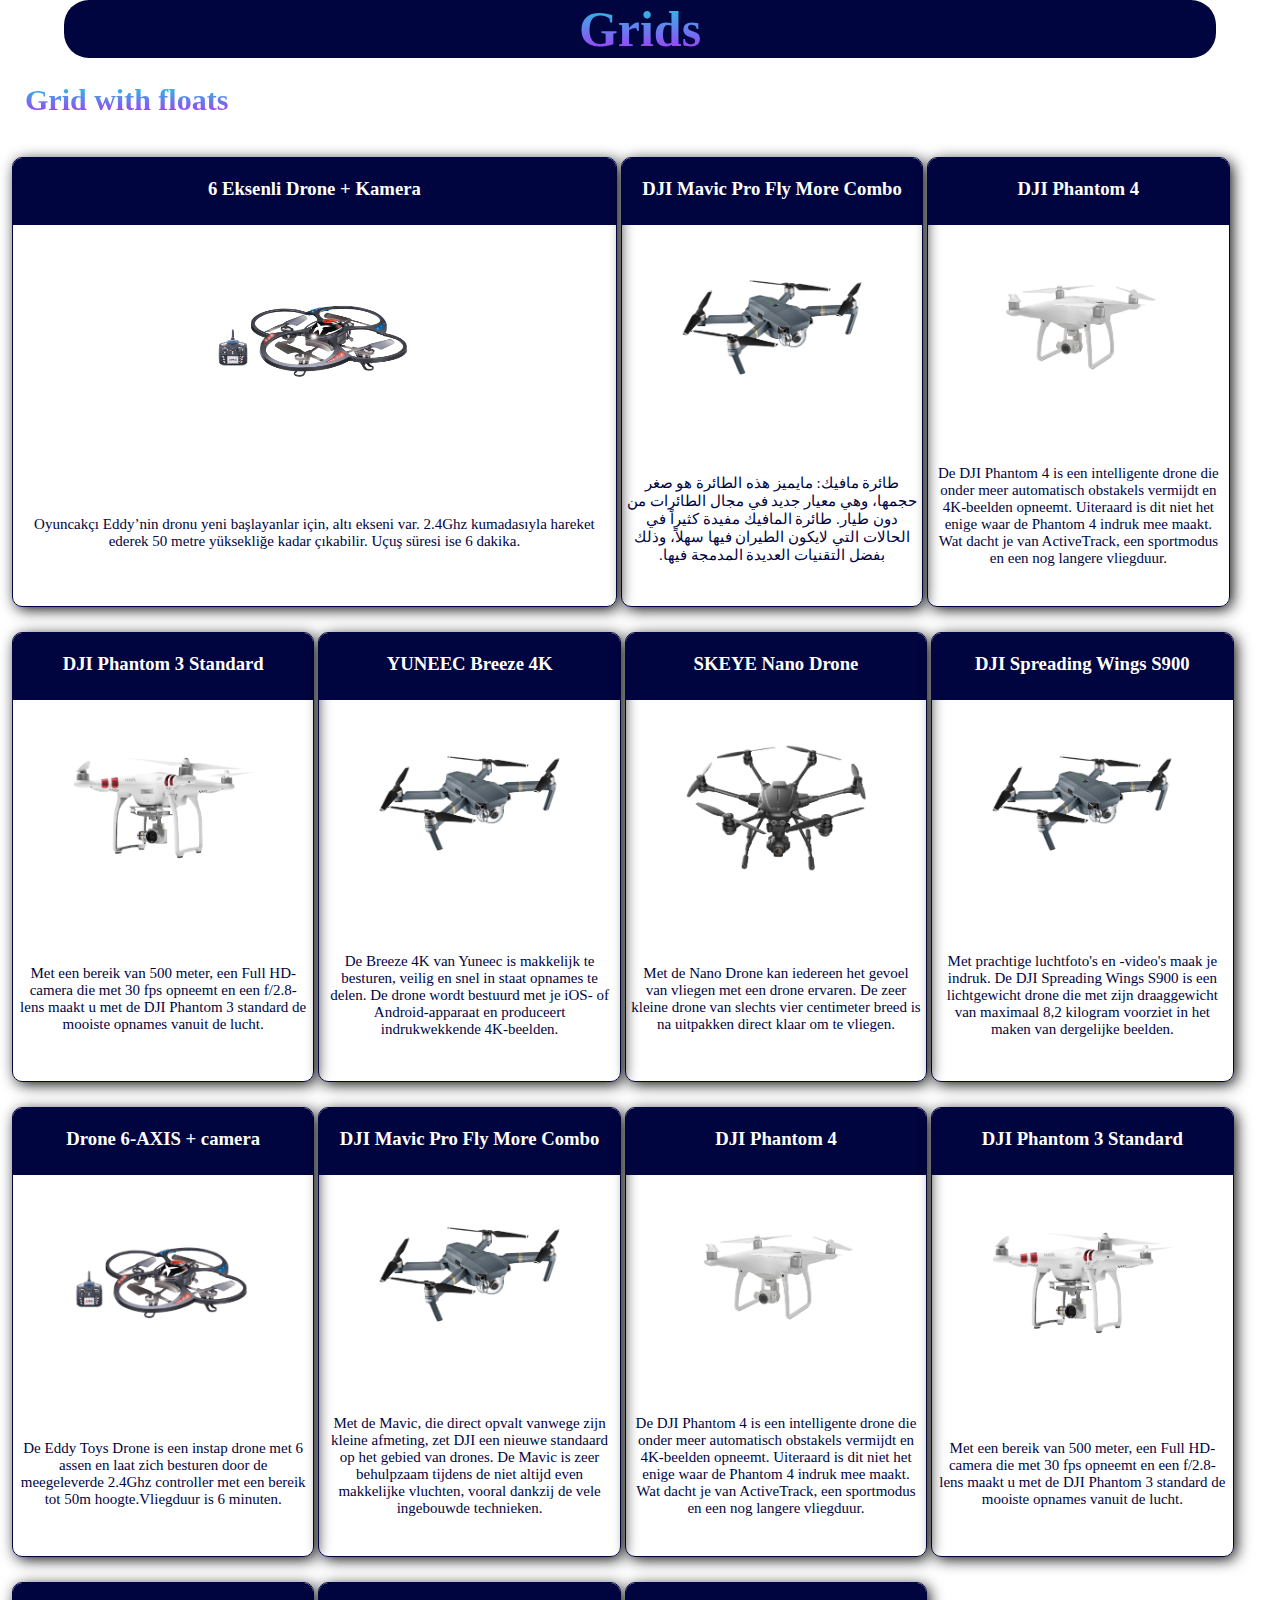
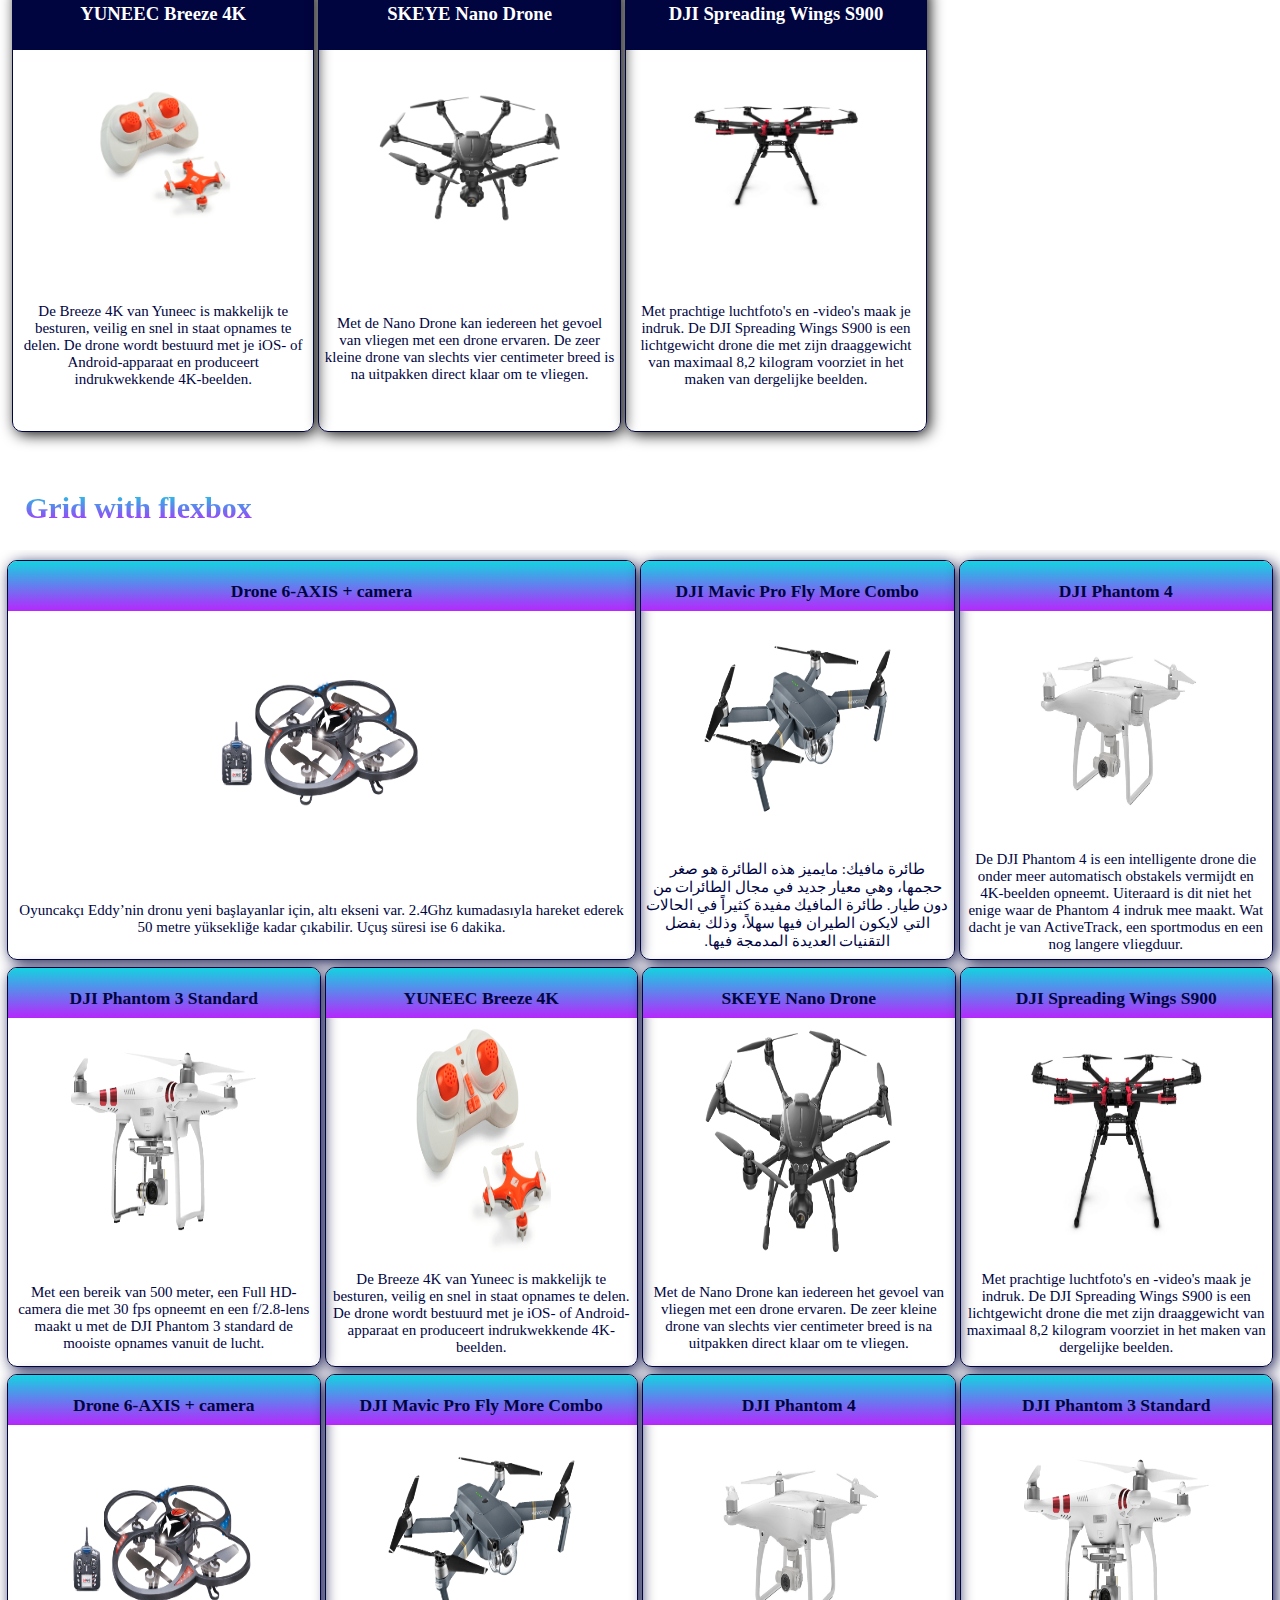
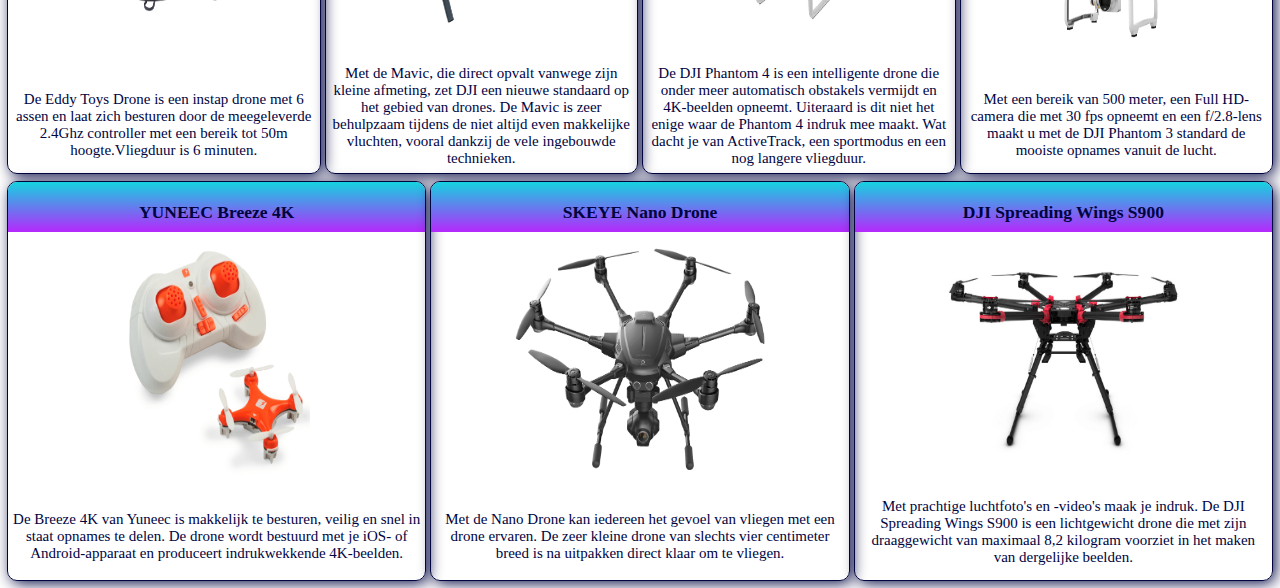
==== Week2/Drones/index.html @ 5a3a9e21 "adding the main file of the drones project after adding the style to it" ====
<!doctype html>
<html>
    <head>
        <meta charset="utf-8">
        <meta name="viewport" content="width=device-width, initial-scale=1.0">
        <title>Grids</title>
        <link rel="stylesheet" href="style.css">
    </head>
    <body>
        <header>
            <h1>Grids</h1>
        </header>
        <main>
            <section>
                <h2>Grid with floats</h2>
                <ul id="grid-floats">
                    <li class="grid-item">
                        <h3>6 Eksenli Drone + Kamera</h3>
                        <img src="images/drone1.png">
                        <p>Oyuncakçı Eddy’nin dronu yeni başlayanlar için, altı ekseni var. 2.4Ghz kumadasıyla hareket ederek 50 metre yüksekliğe kadar çıkabilir. Uçuş süresi ise 6 dakika.</p>
                    </li>
                    <li class="grid-item">
                        <h3>DJI Mavic Pro Fly More Combo</h3>
                        <img src="images/drone2.png">
                         <p dir="rtl">طائرة مافيك: مايميز هذه الطائرة هو صغر حجمها، وهي معيار جديد في مجال الطائرات من دون طيار. طائرة المافيك مفيدة كثيراً في الحالات التي لايكون الطيران فيها سهلاً، وذلك بفضل التقنيات العديدة المدمجة فيها.</p>
                    </li>
                    <li class="grid-item">
                        <h3>DJI Phantom 4</h3>
                        <img src="images/drone3.png">
                        <p>De DJI Phantom 4 is een intelligente drone die onder meer automatisch obstakels vermijdt en 4K-beelden opneemt. Uiteraard is dit niet het enige waar de Phantom 4 indruk mee maakt. Wat dacht je van ActiveTrack, een sportmodus en een nog langere vliegduur.</p>
                    </li>
                    <li class="grid-item">
                        <h3>DJI Phantom 3 Standard</h3>
                        <img src="images/drone4.png">
                        <p>Met een bereik van 500 meter, een Full HD-camera die met 30 fps opneemt en een f/2.8-lens maakt u met de DJI Phantom 3 standard de mooiste opnames vanuit de lucht.</p>
                    </li>
                    <li class="grid-item">
                        <h3>YUNEEC Breeze 4K</h3>
                        <img src="images/drone2.png">
                        <p>De Breeze 4K van Yuneec is makkelijk te besturen, veilig en snel in staat opnames te delen. De drone wordt bestuurd met je iOS- of Android-apparaat en produceert indrukwekkende 4K-beelden.</p>
                    </li>
                    <li class="grid-item">
                        <h3>SKEYE Nano Drone</h3>
                        <img src="images/drone6.png">
                        <p>Met de Nano Drone kan iedereen het gevoel van vliegen met een drone ervaren. De zeer kleine drone van slechts vier centimeter breed is na uitpakken direct klaar om te vliegen.</p>
                    </li>
                    <li class="grid-item">
                        <h3>DJI Spreading Wings S900</h3>
                        <img src="images/drone2.png">
                        <p>Met prachtige luchtfoto's en -video's maak je indruk. De DJI Spreading Wings S900 is een lichtgewicht drone die met zijn draaggewicht van maximaal 8,2 kilogram voorziet in het maken van dergelijke beelden.</p>
                    </li>
                    <li class="grid-item">
                        <h3>Drone 6-AXIS + camera</h3>
                        <img src="images/drone1.png">
                        <p>De Eddy Toys Drone is een instap drone met 6 assen en laat zich besturen door de meegeleverde 2.4Ghz controller met een bereik tot 50m hoogte.Vliegduur is 6 minuten.</p>
                    </li>
                    <li class="grid-item">
                        <h3>DJI Mavic Pro Fly More Combo</h3>
                        <img src="images/drone2.png">
                        <p>Met de Mavic, die direct opvalt vanwege zijn kleine afmeting, zet DJI een nieuwe standaard op het gebied van drones. De Mavic is zeer behulpzaam tijdens de niet altijd even makkelijke vluchten, vooral dankzij de vele ingebouwde technieken.</p>
                    </li>
                    <li class="grid-item">
                        <h3>DJI Phantom 4</h3>
                        <img src="images/drone3.png">
                        <p>De DJI Phantom 4 is een intelligente drone die onder meer automatisch obstakels vermijdt en 4K-beelden opneemt. Uiteraard is dit niet het enige waar de Phantom 4 indruk mee maakt. Wat dacht je van ActiveTrack, een sportmodus en een nog langere vliegduur.</p>
                    </li>
                    <li class="grid-item">
                        <h3>DJI Phantom 3 Standard</h3>
                        <img src="images/drone4.png">
                        <p>Met een bereik van 500 meter, een Full HD-camera die met 30 fps opneemt en een f/2.8-lens maakt u met de DJI Phantom 3 standard de mooiste opnames vanuit de lucht.</p>
                    </li>
                    <li class="grid-item">
                        <h3>YUNEEC Breeze 4K</h3>
                        <img src="images/drone5.png">
                        <p>De Breeze 4K van Yuneec is makkelijk te besturen, veilig en snel in staat opnames te delen. De drone wordt bestuurd met je iOS- of Android-apparaat en produceert indrukwekkende 4K-beelden.</p>
                    </li>
                    <li class="grid-item">
                        <h3>SKEYE Nano Drone</h3>
                        <img src="images/drone6.png">
                        <p>Met de Nano Drone kan iedereen het gevoel van vliegen met een drone ervaren. De zeer kleine drone van slechts vier centimeter breed is na uitpakken direct klaar om te vliegen.</p>
                    </li>
                    <li class="grid-item">
                        <h3>DJI Spreading Wings S900</h3>
                        <img src="images/drone7.png">
                        <p>Met prachtige luchtfoto's en -video's maak je indruk. De DJI Spreading Wings S900 is een lichtgewicht drone die met zijn draaggewicht van maximaal 8,2 kilogram voorziet in het maken van dergelijke beelden.</p>
                    </li>
                </ul>
                
            </section>
            <section>
                <h2>Grid with flexbox</h2>
                <ul id="grid-flex">
                    <li class="grid-item">
                        <h3>Drone 6-AXIS + camera</h3>
                        <img src="images/drone1.png">
                        <p>Oyuncakçı Eddy’nin dronu yeni başlayanlar için, altı ekseni var. 2.4Ghz kumadasıyla hareket ederek 50 metre yüksekliğe kadar çıkabilir. Uçuş süresi ise 6 dakika.</p>
                    </li>
                    <li class="grid-item">
                        <h3>DJI Mavic Pro Fly More Combo</h3>
                        <img src="images/drone2.png">
                         <p dir="rtl">طائرة مافيك: مايميز هذه الطائرة هو صغر حجمها، وهي معيار جديد في مجال الطائرات من دون طيار. طائرة المافيك مفيدة كثيراً في الحالات التي لايكون الطيران فيها سهلاً، وذلك بفضل التقنيات العديدة المدمجة فيها.</p>
                    </li>
                    <li class="grid-item">
                        <h3>DJI Phantom 4</h3>
                        <img src="images/drone3.png">
                        <p>De DJI Phantom 4 is een intelligente drone die onder meer automatisch obstakels vermijdt en 4K-beelden opneemt. Uiteraard is dit niet het enige waar de Phantom 4 indruk mee maakt. Wat dacht je van ActiveTrack, een sportmodus en een nog langere vliegduur.</p>
                    </li>
                    <li class="grid-item">
                        <h3>DJI Phantom 3 Standard</h3>
                        <img src="images/drone4.png">
                        <p>Met een bereik van 500 meter, een Full HD-camera die met 30 fps opneemt en een f/2.8-lens maakt u met de DJI Phantom 3 standard de mooiste opnames vanuit de lucht.</p>
                    </li>
                    <li class="grid-item">
                        <h3>YUNEEC Breeze 4K</h3>
                        <img src="images/drone5.png">
                        <p>De Breeze 4K van Yuneec is makkelijk te besturen, veilig en snel in staat opnames te delen. De drone wordt bestuurd met je iOS- of Android-apparaat en produceert indrukwekkende 4K-beelden.</p>
                    </li>
                    <li class="grid-item">
                        <h3>SKEYE Nano Drone</h3>
                        <img src="images/drone6.png">
                        <p>Met de Nano Drone kan iedereen het gevoel van vliegen met een drone ervaren. De zeer kleine drone van slechts vier centimeter breed is na uitpakken direct klaar om te vliegen.</p>
                    </li>
                    <li class="grid-item">
                        <h3>DJI Spreading Wings S900</h3>
                        <img src="images/drone7.png">
                        <p>Met prachtige luchtfoto's en -video's maak je indruk. De DJI Spreading Wings S900 is een lichtgewicht drone die met zijn draaggewicht van maximaal 8,2 kilogram voorziet in het maken van dergelijke beelden.</p>
                    </li>
                    <li class="grid-item">
                        <h3>Drone 6-AXIS + camera</h3>
                        <img src="images/drone1.png">
                        <p>De Eddy Toys Drone is een instap drone met 6 assen en laat zich besturen door de meegeleverde 2.4Ghz controller met een bereik tot 50m hoogte.Vliegduur is 6 minuten.</p>
                    </li>
                    <li class="grid-item">
                        <h3>DJI Mavic Pro Fly More Combo</h3>
                        <img src="images/drone2.png">
                        <p>Met de Mavic, die direct opvalt vanwege zijn kleine afmeting, zet DJI een nieuwe standaard op het gebied van drones. De Mavic is zeer behulpzaam tijdens de niet altijd even makkelijke vluchten, vooral dankzij de vele ingebouwde technieken.</p>
                    </li>
                    <li class="grid-item">
                        <h3>DJI Phantom 4</h3>
                        <img src="images/drone3.png">
                        <p>De DJI Phantom 4 is een intelligente drone die onder meer automatisch obstakels vermijdt en 4K-beelden opneemt. Uiteraard is dit niet het enige waar de Phantom 4 indruk mee maakt. Wat dacht je van ActiveTrack, een sportmodus en een nog langere vliegduur.</p>
                    </li>
                    <li class="grid-item">
                        <h3>DJI Phantom 3 Standard</h3>
                        <img src="images/drone4.png">
                        <p>Met een bereik van 500 meter, een Full HD-camera die met 30 fps opneemt en een f/2.8-lens maakt u met de DJI Phantom 3 standard de mooiste opnames vanuit de lucht.</p>
                    </li>
                    <li class="grid-item">
                        <h3>YUNEEC Breeze 4K</h3>
                        <img src="images/drone5.png">
                        <p>De Breeze 4K van Yuneec is makkelijk te besturen, veilig en snel in staat opnames te delen. De drone wordt bestuurd met je iOS- of Android-apparaat en produceert indrukwekkende 4K-beelden.</p>
                    </li>
                    <li class="grid-item">
                        <h3>SKEYE Nano Drone</h3>
                        <img src="images/drone6.png">
                        <p>Met de Nano Drone kan iedereen het gevoel van vliegen met een drone ervaren. De zeer kleine drone van slechts vier centimeter breed is na uitpakken direct klaar om te vliegen.</p>
                    </li>
                    <li class="grid-item">
                        <h3>DJI Spreading Wings S900</h3>
                        <img src="images/drone7.png">
                        <p>Met prachtige luchtfoto's en -video's maak je indruk. De DJI Spreading Wings S900 is een lichtgewicht drone die met zijn draaggewicht van maximaal 8,2 kilogram voorziet in het maken van dergelijke beelden.</p>
                    </li>
                </ul>
            </section>
        </main>
    </body>
</html>
---- Week2/Drones/style.css ----
* {
    box-sizing: border-box;
    margin: 0px;   
}

@font-face {
    font-family: 'Poppins';
    src: url(/Fonts/Poppins/Poppins-SemiBoldItalic.ttf);
}

body {

    background-color: white;   
}



header {

    width: 90%;
    background-color: rgb(0, 4, 63);
    margin: auto;
    text-align: center;
    border-radius: 25px 25px;
    animation: move-from-top 1.1s ease-in-out;
}

header h1 {

    color: white;
    font-size: 50px;
    background-image: linear-gradient(to top, rgb(181, 40, 252),#14d3e0 );
    -webkit-background-clip: text;
    -webkit-text-fill-color: transparent;
    font-family: 'Poppins';
    font-weight: bold;
    
}

/* styling the first main section with float */

section:first-child {
    width: 100%;
    display: inline-block;
}

section:first-child h2 {

    color: white;
    font-size: 30px;
    background-image: linear-gradient(to top, rgb(181, 40, 252),#14d3e0 );
    -webkit-background-clip: text;
    -webkit-text-fill-color: transparent;
    font-family: 'Poppins';
    font-weight: bold;
    margin: 25px 0px 25px 25px ;
    animation: appear 2s ease-in-out;
}

#grid-floats {

    list-style: none;
    width: 100%;
    height: 50%;  
    display: inline-block;
    padding: 10px;
   
}

section:first-child ul li {

    display: flex;
    flex-direction: column;
    justify-content: space-around;
    align-items: center;
    height: 10%; 
    border: 1px solid rgb(0, 4, 63);
    border-radius: 10px 10px;
    margin: 5px 2px 2px 2px;
    height: 400px;
    position: relative;
    overflow: hidden;
    box-shadow: 3px 3px 15px -1px;
    animation: appear 1.3s ease-in-out;
}

img {

    width: 60%;
    height: 60%;
    margin-top: 45px;
    cursor: pointer;
            
}

img:hover {

  transform: scale(1.2 , 1.1);
  border: 1px solid black;
  border-radius: 50%;
   width: 65%; 
  margin-top: 65px;
  transform: rotateY(180deg);
  transition: transform ease-in-out 1s;
  box-shadow: 1px 1px 12px  rgb(0, 4, 63);
         
}

section:first-child h3 {
    width: 100%;
    height: 50px;
    text-align: center;
    color: white;
    position: absolute;
    top: 0px;
    left: 0px;
    font-weight: bold;
    background-color: rgb(0, 4, 63);  
    display: inline-block;
    margin-top: 0px;
    padding: 20px;
}

#grid-floats p {

   font-family: 'Poppins';
   color:  rgb(0, 4, 63);
   text-align: center;
   font-size: 15px;
   overflow: auto;
   padding: 5px;

}

section:first-child ul li:nth-child(1){

    width: 53%;
    float: left;
    animation: move-from-left 1s ease-out;
    
}

section:first-child ul li:nth-child(2){

    width: 44%;
    animation:  move-from-right 0.8s ease-out;
    float: right;
}

section:first-child ul li:nth-child(3){

    width: 33%;
    animation: move-from-left 1.1s ease-out; 
    float: left;
}

section:first-child ul li:nth-child(4){

    width: 33%; 
    float: left;
}
section:first-child ul li:nth-child(5){

    width: 33%;
    animation:  move-from-right 1s ease-out;  
    float: right;
}

section:first-child ul li:nth-child(6){

    width: 33%;
    animation: move-from-left 1.2s ease-out;  
    float: left;
}

section:first-child ul li:nth-child(7){

    width: 33%;   
    float: left;
}

section:first-child ul li:nth-child(8){

    width: 33%;
    animation:  move-from-right 1.3s ease-out; 
    float: right;
}

section:first-child ul li:nth-child(9){

    width: 33%;
    animation: move-from-left 1.4s ease-out;  
    float: left;
}

section:first-child ul li:nth-child(10){

    width: 33%;   
    float: left;
}

section:first-child ul li:nth-child(11){

    width: 33%;
    animation:  move-from-right 1.5s ease-out;  
    float: right;
}

section:first-child ul li:nth-child(12){

    width: 33%;
    animation: move-from-left 1.6s ease-out;  
    float: left;
}

section:first-child ul li:nth-child(13){

    width: 33%;   
    float: left;
}

section:first-child ul li:nth-child(14){

    width: 33%;
    animation:  move-from-right 1.8s ease-out;   
    float: right;
}

/* styling the last main section with flex */
section:last-child {
    width: 100%; 
    display: inline-block;
}

section:last-child h2 {
    color: white;
    font-size: 30px;
    background-image: linear-gradient(to top, rgb(181, 40, 252),#14d3e0 );
    -webkit-background-clip: text;
    -webkit-text-fill-color: transparent;
    font-family: 'Poppins';
    font-weight: bold;
    margin: 25px 0px 25px 25px ;
}

#grid-flex {
    width: 100%;
    height: 50%;
    display: flex;
    flex-direction: row;
    justify-content: space-around;
    flex-wrap: wrap;
    list-style: none;
}

#grid-flex {
    font-family: 'Poppins';
    color:  rgb(0, 4, 63);
    text-align: center;
    font-size: 15px;
    overflow: auto;
    padding: 5px;
}

section:last-child ul li:nth-child(1){ 
    width: 52%;   
}
section:last-child ul li:nth-child(2){   
    width: 42%;  
}

section:last-child ul li {

    display: flex;
    flex-direction: column; 
    align-items: center;
    position: relative;
    width: 32%;
    margin: 5px;
    justify-content: space-around;
    align-items: center;
    height: 10%; 
    border: 1px solid rgb(0, 4, 63);
    border-radius: 10px 10px;
    margin: 5px 2px 2px 2px;
    height: 400px;
    overflow: hidden;
    box-shadow: 3px 3px 15px -1px;
    animation: appear 1.8s ease-in-out;
}

section:last-child h3 {
    width: 100%;
    height: 50px;
    text-align: center;
    color: rgb(0, 4, 63);
    position: absolute;
    top: 0px;
    left: 0px;
    font-weight: bold;
    background-image: linear-gradient(to top, rgb(181, 40, 252),#14d3e0 ); 
    display: inline-block;
    margin-top: 0px;
    padding: 20px;
  
}

#grid-flex p {

    font-family: 'Poppins';
   color:  rgb(0, 4, 63);
   text-align: center;
   font-size: 15px;
   overflow: auto;
   padding: 5px;

}

/* media query for small screen from 320px to 600px */

@media only screen and (min-width: 320px) and (max-width: 600px){

       header {
                    width: 100%;
                    border: none;
                    border-radius: 0px 0px;

       }

       #grid-floats li {

        width: 100%;
        margin-bottom: 20px;

       }

       img {

        width: 50%;
        height: 50%;
        margin-top: 55px;
        cursor: pointer;
                
    }

    section:first-child h3 {

        padding: 12px;
    }

    #grid-flex {

        flex-direction: column;
        justify-content: center;
        align-items: center;
    }

    #grid-flex li {
        width: 100%;
        margin-bottom: 20px;
    }

}

/* media query for tablets screen from 600px to 1024px */

@media only screen and (min-width: 601px) and (max-width: 1024px) {

    header {
        width: 100%;
        border: none;
        border-radius: 0px 0px;

}
    #grid-floats li {
    width: 32%;
    margin-bottom: 20px;
    height: 450px;
    float: left;
   }

   #grid-floats li:nth-child(1) {
    width: 52%;
    margin-bottom: 20px;
   }

   #grid-floats li:nth-child(2) {
    width: 42%;
    margin-bottom: 20px;

   }

   #grid-floats li h3 {

    padding: 8px;
    padding-top: 15px;
    font-size: 15px;
   }

   #grid-floats li p {

    font-size: 15px;
   }

   img {  
        height: 30%;    
       }

   #grid-flex li {

    margin-bottom: 20px;
    height: 450px;
   }

   #grid-flex li h3 {
    padding: 8px;
    font-size: 15px;
   }

}

/* media query for big screen more than 1024px */

@media only screen and (min-width: 1025px){

    #grid-floats li {
        width: 24%;
        margin-bottom: 20px;
        height: 450px;
       }

    #grid-floats li:nth-child(1) {
    width: 48%;
    margin-bottom: 20px;
    float: left;
    }
    #grid-floats li {
        width: 24%;
        float: left;
        }

    #grid-floats img {

        height: 30%;
        margin-top: 65px;
    }
    #grid-floats p {

        max-height: 35%;
    }  
    
    #grid-floats li h3 {

        height: 15%;
    }

    #grid-floats li:nth-child(1) img {
        width: 33%;
        
        }

    #grid-flex li:nth-child(1) {

        width: 48%;
        flex-grow: 2;

    }   

    #grid-flex li:nth-child(14) {

        

    }   
    
    #grid-flex li {

        width: 24%;
        flex-grow: 1;
    } 
    #grid-flex li:nth-child(1) img {
        width: 33%;
        
        }
}


/* animation for the products container */

@keyframes appear {


    0% {
        opacity: 0;
        transform: rotateY(180deg) scale(0.5) translateX(-500px);     
    }
    
    100% {
        opacity: 1;
        transform: rotateY(0deg) scale(1) translateX(0px);   
    }
}

@keyframes move-from-left {

    0% {
        transform: translateX(-620px) scale(0.1);
        
        opacity: 0      
    }

    50% {
        
        opacity: 0.7;
        
    }
    
    100% { transform: translateX(0px); transform: scale(1 ); opacity: 1;}
}

@keyframes move-from-right {

    0% {
        transform: translateX(620px) ;      
        opacity: 0;      
       }
    50% {       
         opacity: 0.3;
        }

    100% { transform: translateX(0px); opacity: 1;}


}

@keyframes move-from-top {

    0% {
        transform: translateY(-100px);
        background-color: rgb(139, 203, 255);
    } 

    40% {
        background-color: rgb(67, 148, 214);
    }
    
    
    100% {

        transform: translateY(0px);
        background-color: rgb(0, 4, 63);
    }
}
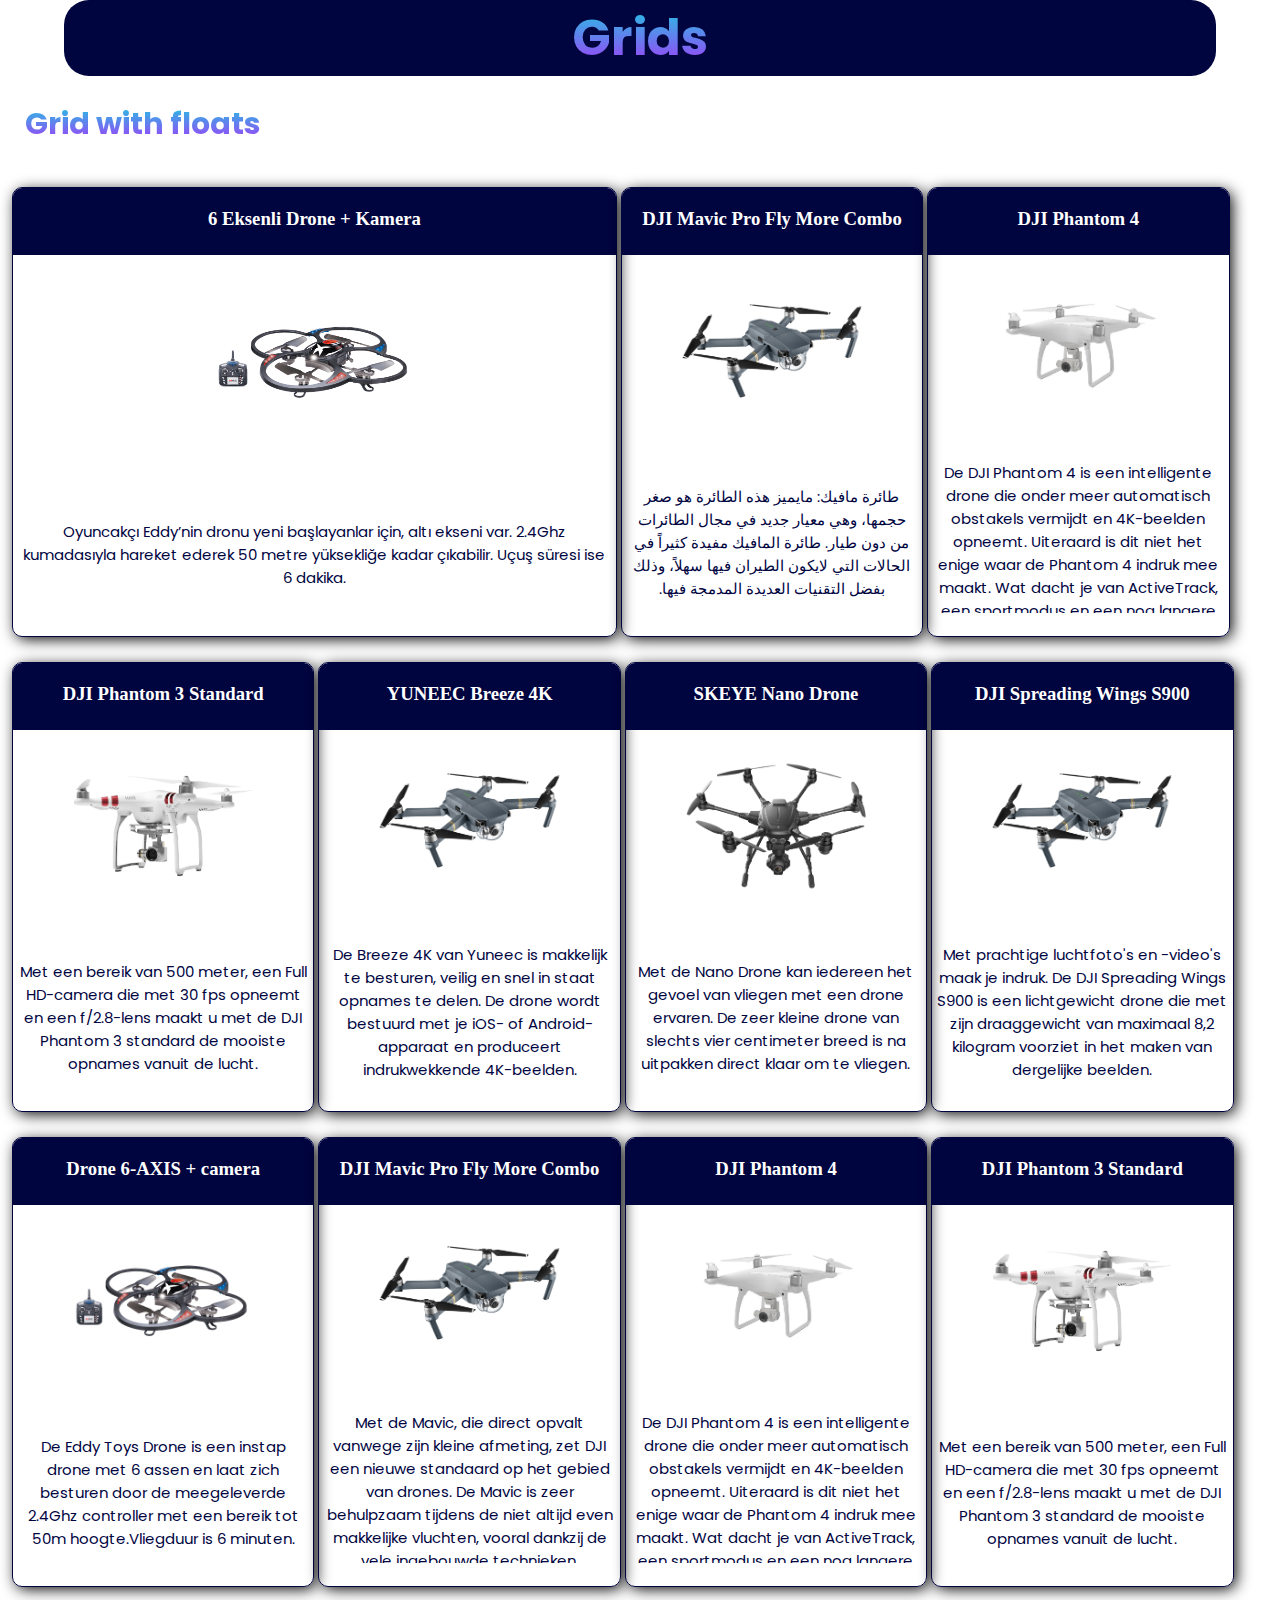
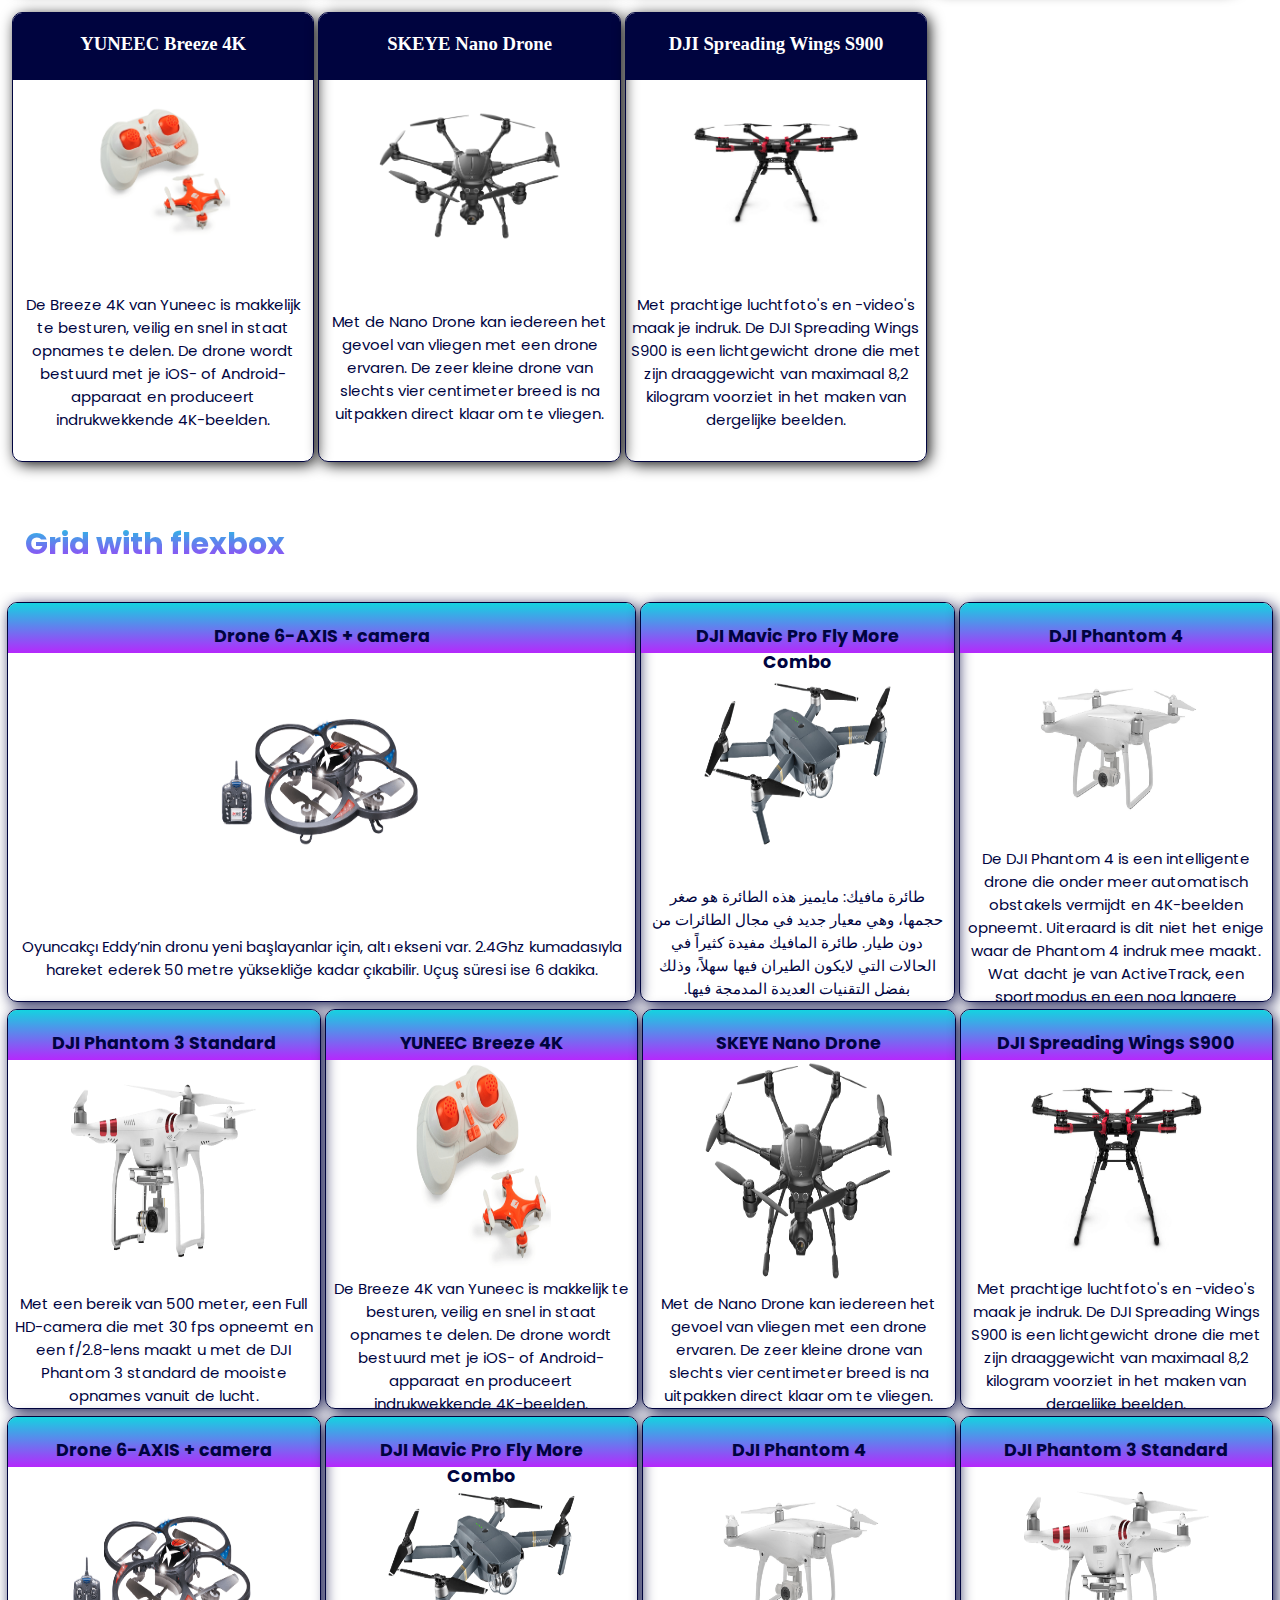
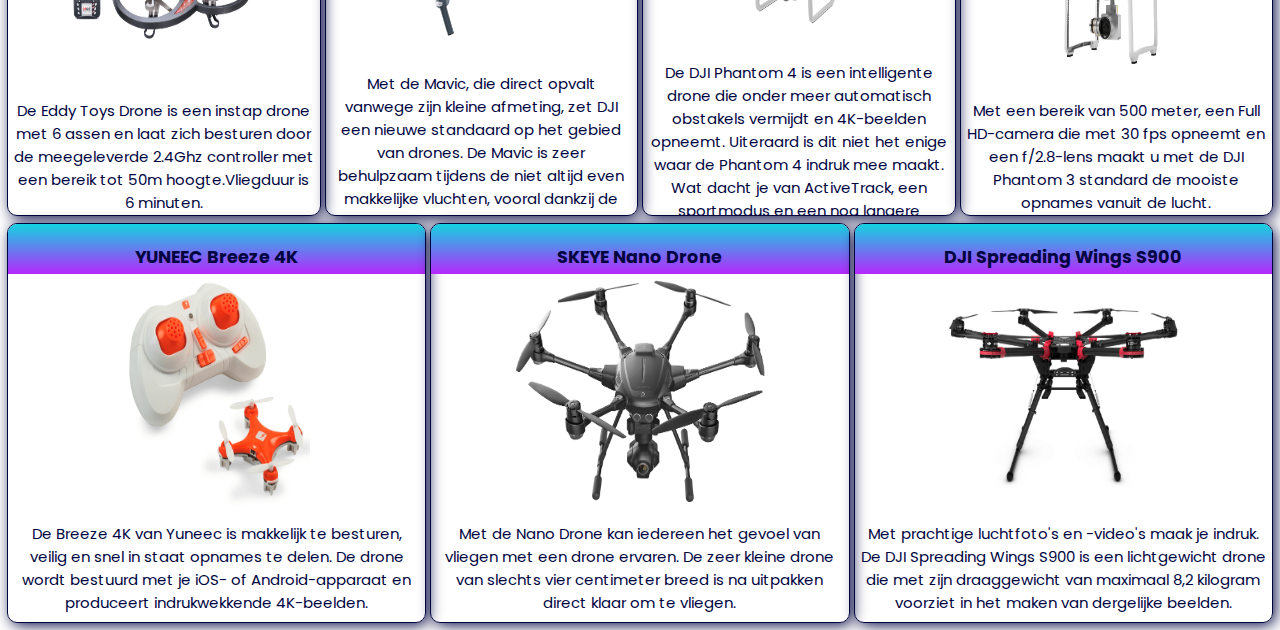
==== commit 2217c994: "fixing the font , added the link" ====
--- a/Week2/Drones/index.html
+++ b/Week2/Drones/index.html
@@ -5,6 +5,7 @@
         <meta name="viewport" content="width=device-width, initial-scale=1.0">
         <title>Grids</title>
         <link rel="stylesheet" href="style.css">
+        <link href="https://fonts.googleapis.com/css2?family=Poppins:wght@500&display=swap" rel="stylesheet">
     </head>
     <body>
         <header>
